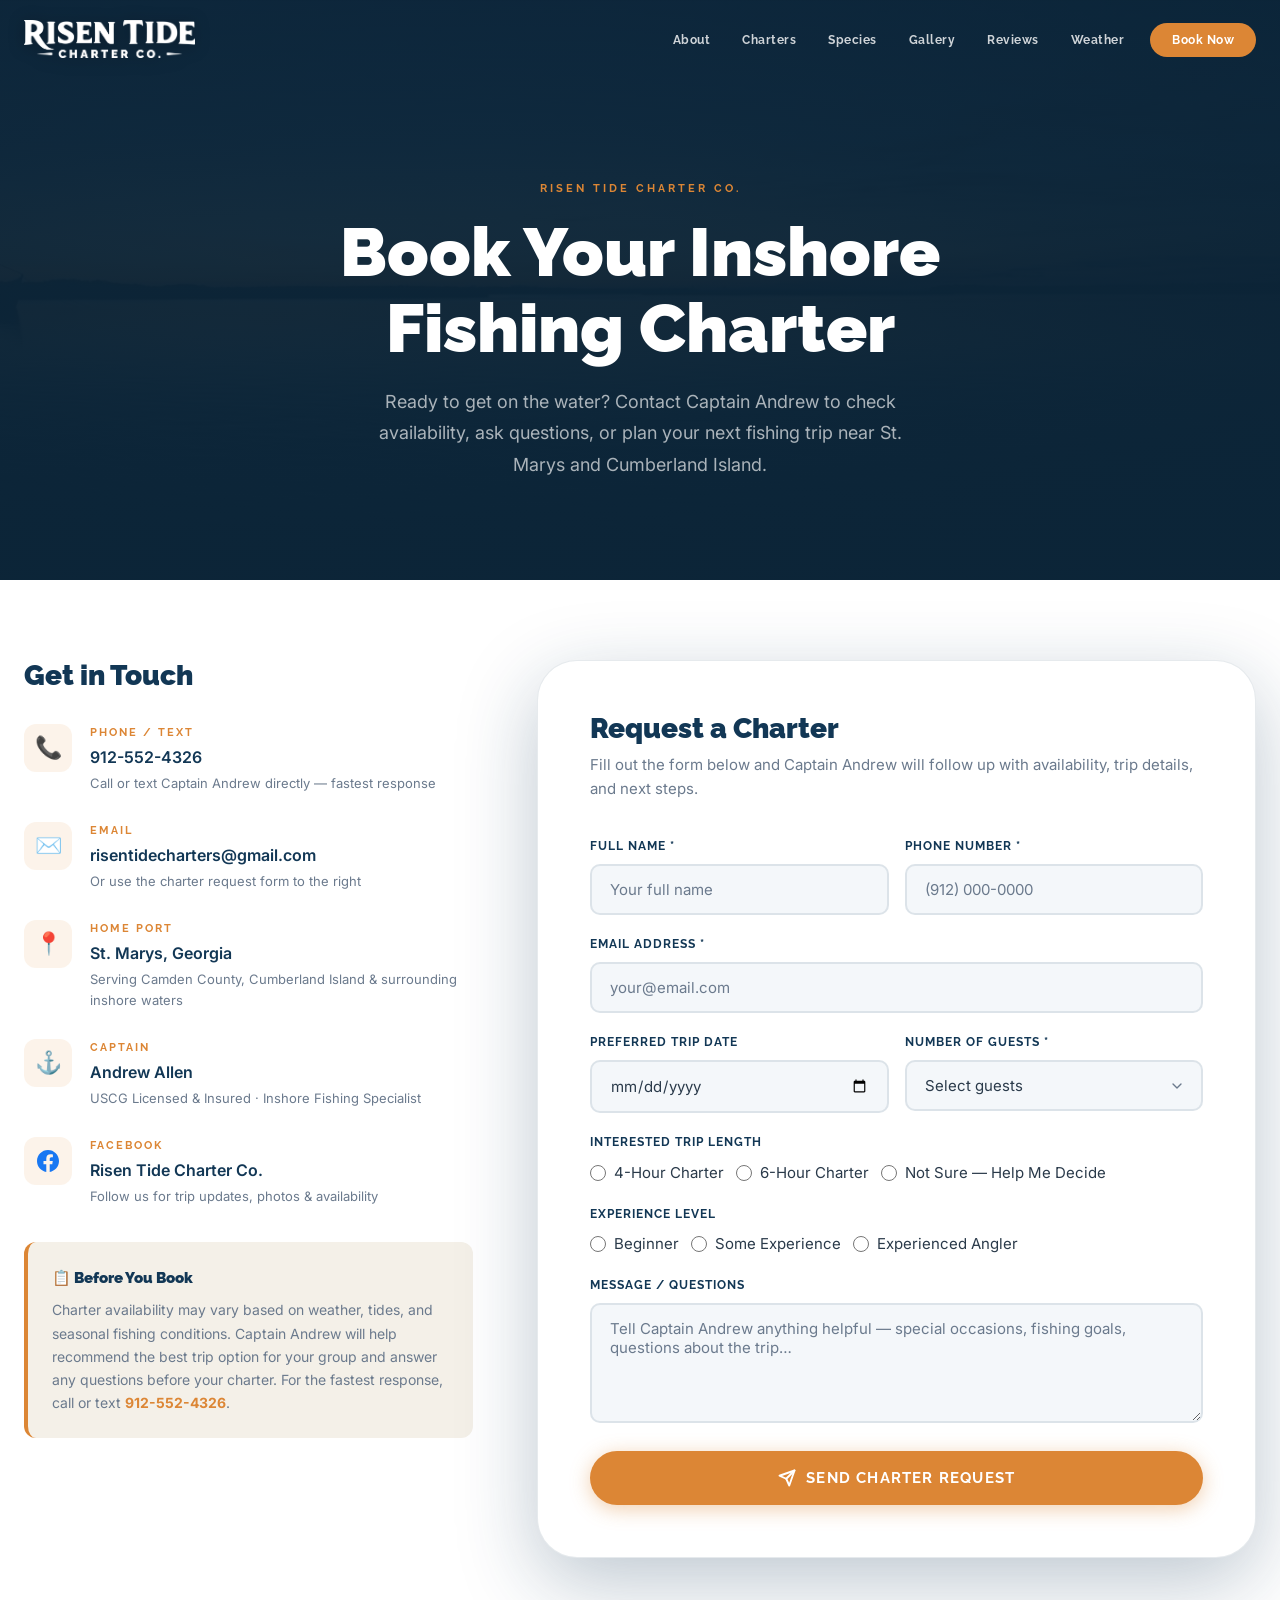
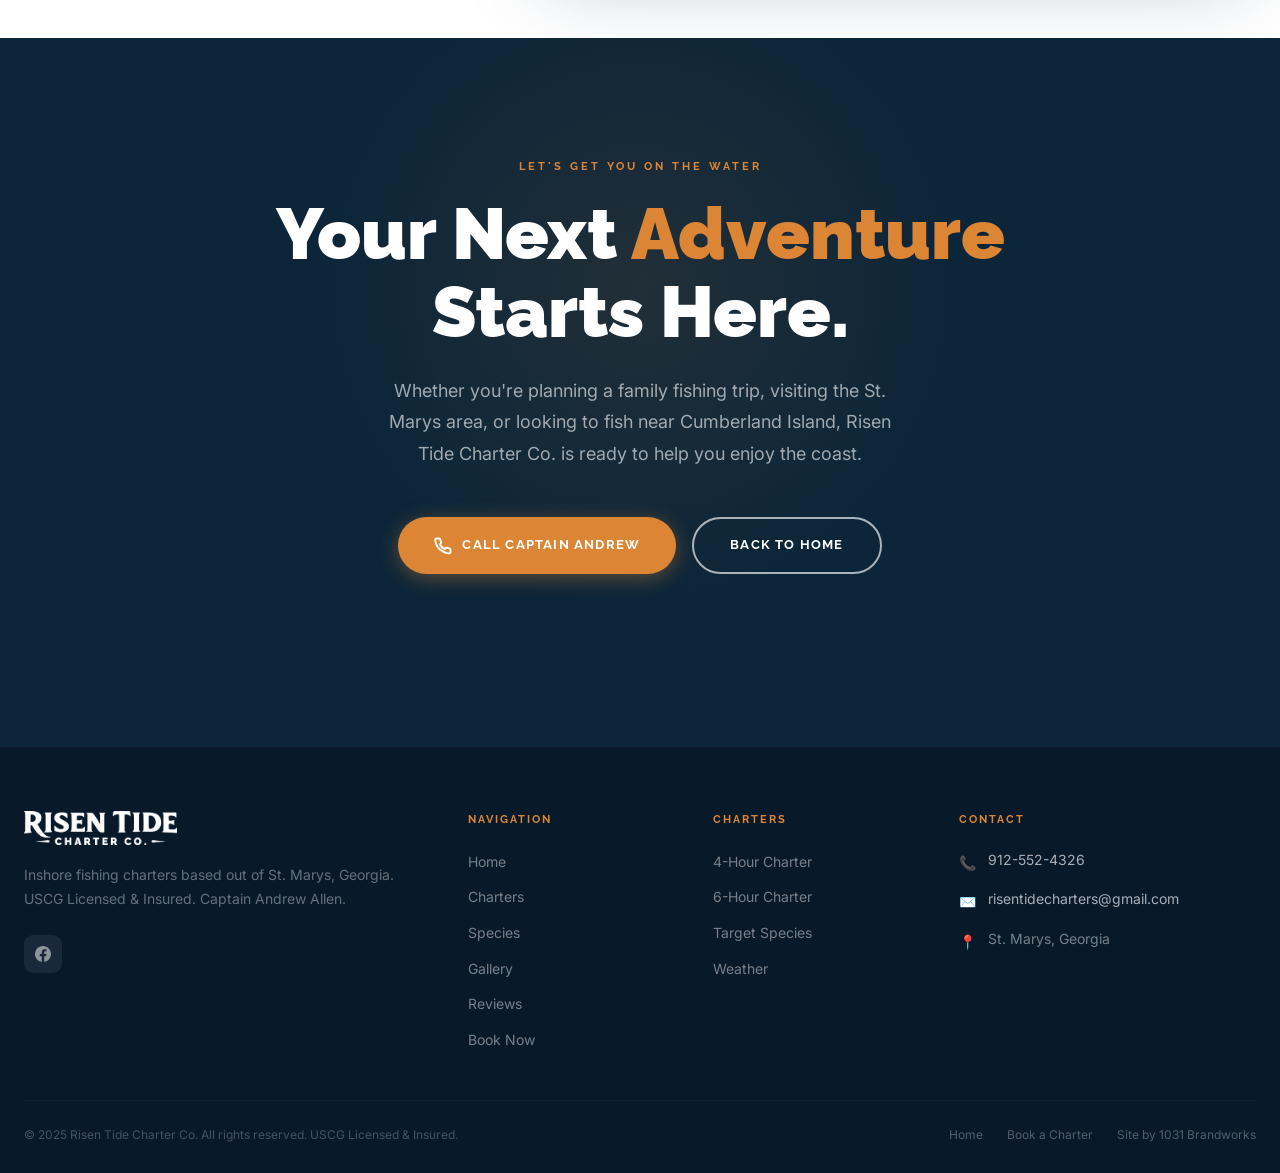
==== contact.html @ b642331a "Initial commit — Risen Tide Charter Co. website" ====
<!DOCTYPE html>
<html lang="en">
<head>
  <meta charset="UTF-8">
  <meta name="viewport" content="width=device-width, initial-scale=1.0">
  <meta name="description" content="Book your inshore fishing charter with Risen Tide Charter Co. Contact Captain Andrew Allen in St. Marys, Georgia. Call 912-552-4326 or fill out our charter request form.">
  <title>Book a Charter | Risen Tide Charter Co. — St. Marys, GA</title>
  <link rel="preconnect" href="https://fonts.googleapis.com">
  <link rel="preconnect" href="https://fonts.gstatic.com" crossorigin>
  <link href="https://fonts.googleapis.com/css2?family=Raleway:wght@400;600;700;900&family=Inter:wght@300;400;500;600&display=swap" rel="stylesheet">
  <link rel="stylesheet" href="css/style.css">
  <link rel="icon" href="../Logo-Branding/Final Logo/Full Logo.png" type="image/png">
</head>
<body>

  <!-- ========== NAVIGATION ========== -->
  <nav class="nav nav--scrolled" id="nav">
    <div class="nav__container">
      <a href="index.html" class="nav__logo">
        <img src="images/logo.png" alt="Risen Tide Charter Co." class="nav__logo-img">
      </a>
      <button class="nav__hamburger" id="hamburger" aria-label="Toggle navigation">
        <span></span><span></span><span></span>
      </button>
      <ul class="nav__links" id="navLinks">
        <li><a href="index.html#about"    class="nav__link">About</a></li>
        <li><a href="index.html#charters" class="nav__link">Charters</a></li>
        <li><a href="index.html#species"  class="nav__link">Species</a></li>
        <li><a href="index.html#gallery"  class="nav__link">Gallery</a></li>
        <li><a href="index.html#reviews"  class="nav__link">Reviews</a></li>
        <li><a href="index.html#weather"  class="nav__link">Weather</a></li>
        <li><a href="contact.html" class="nav__link nav__link--cta">Book Now</a></li>
      </ul>
    </div>
  </nav>

  <!-- ========== CONTACT HERO ========== -->
  <section class="contact-hero">
    <div class="contact-hero__bg" style="background-image:url('images/image-hero.jfif')"></div>
    <div class="contact-hero__overlay"></div>
    <div class="container contact-hero__content">
      <span class="contact-hero__label">Risen Tide Charter Co.</span>
      <h1 class="contact-hero__title">Book Your Inshore<br>Fishing Charter</h1>
      <p class="contact-hero__desc">
        Ready to get on the water? Contact Captain Andrew to check availability,
        ask questions, or plan your next fishing trip near St. Marys and Cumberland Island.
      </p>
    </div>
  </section>

  <!-- ========== CONTACT BODY ========== -->
  <section class="contact-body section">
    <div class="container">
      <div class="contact-body__grid">

        <!-- Contact Info -->
        <div class="reveal--left">
          <h2 class="contact-info__title">Get in Touch</h2>

          <div class="contact-info-item">
            <div class="contact-info-item__icon">📞</div>
            <div>
              <div class="contact-info-item__label">Phone / Text</div>
              <div class="contact-info-item__val"><a href="tel:9125524326">912-552-4326</a></div>
              <div class="contact-info-item__sub">Call or text Captain Andrew directly — fastest response</div>
            </div>
          </div>

          <div class="contact-info-item">
            <div class="contact-info-item__icon">✉️</div>
            <div>
              <div class="contact-info-item__label">Email</div>
              <div class="contact-info-item__val"><a href="mailto:risentidecharters@gmail.com">risentidecharters@gmail.com</a></div>
              <div class="contact-info-item__sub">Or use the charter request form to the right</div>
            </div>
          </div>

          <div class="contact-info-item">
            <div class="contact-info-item__icon">📍</div>
            <div>
              <div class="contact-info-item__label">Home Port</div>
              <div class="contact-info-item__val">St. Marys, Georgia</div>
              <div class="contact-info-item__sub">Serving Camden County, Cumberland Island &amp; surrounding inshore waters</div>
            </div>
          </div>

          <div class="contact-info-item">
            <div class="contact-info-item__icon">⚓</div>
            <div>
              <div class="contact-info-item__label">Captain</div>
              <div class="contact-info-item__val">Andrew Allen</div>
              <div class="contact-info-item__sub">USCG Licensed &amp; Insured · Inshore Fishing Specialist</div>
            </div>
          </div>

          <div class="contact-info-item">
            <div class="contact-info-item__icon">
              <svg width="22" height="22" viewBox="0 0 24 24" fill="#1877F2"><path d="M24 12.073c0-6.627-5.373-12-12-12s-12 5.373-12 12c0 5.99 4.388 10.954 10.125 11.854v-8.385H7.078v-3.47h3.047V9.43c0-3.007 1.792-4.669 4.533-4.669 1.312 0 2.686.235 2.686.235v2.953H15.83c-1.491 0-1.956.925-1.956 1.874v2.25h3.328l-.532 3.47h-2.796v8.385C19.612 23.027 24 18.062 24 12.073z"/></svg>
            </div>
            <div>
              <div class="contact-info-item__label">Facebook</div>
              <div class="contact-info-item__val"><a href="https://www.facebook.com/profile.php?id=61587216695819" target="_blank" rel="noopener">Risen Tide Charter Co.</a></div>
              <div class="contact-info-item__sub">Follow us for trip updates, photos &amp; availability</div>
            </div>
          </div>

          <div class="contact-note">
            <div class="contact-note__title">📋 Before You Book</div>
            <p class="contact-note__text">
              Charter availability may vary based on weather, tides, and seasonal fishing conditions.
              Captain Andrew will help recommend the best trip option for your group and answer any
              questions before your charter. For the fastest response, call or text
              <a href="tel:9125524326" style="color:var(--orange);font-weight:700;">912-552-4326</a>.
            </p>
          </div>
        </div>

        <!-- Charter Request Form -->
        <div class="contact-form-wrap reveal--right">
          <h2 class="contact-form-wrap__title">Request a Charter</h2>
          <p class="contact-form-wrap__desc">
            Fill out the form below and Captain Andrew will follow up with availability, trip details, and next steps.
          </p>

          <form class="form" id="charterForm" action="mailto:risentidecharters@gmail.com" method="POST" enctype="text/plain">
            <div class="form__row">
              <div class="form__group">
                <label class="form__label" for="name">Full Name *</label>
                <input class="form__input" type="text" id="name" name="name" placeholder="Your full name" required>
              </div>
              <div class="form__group">
                <label class="form__label" for="phone">Phone Number *</label>
                <input class="form__input" type="tel" id="phone" name="phone" placeholder="(912) 000-0000" required>
              </div>
            </div>

            <div class="form__group">
              <label class="form__label" for="email">Email Address *</label>
              <input class="form__input" type="email" id="email" name="email" placeholder="your@email.com" required>
            </div>

            <div class="form__row">
              <div class="form__group">
                <label class="form__label" for="date">Preferred Trip Date</label>
                <input class="form__input" type="date" id="date" name="date">
              </div>
              <div class="form__group">
                <label class="form__label" for="guests">Number of Guests *</label>
                <select class="form__select" id="guests" name="guests" required>
                  <option value="" disabled selected>Select guests</option>
                  <option value="1">1 Guest</option>
                  <option value="2">2 Guests</option>
                  <option value="3">3 Guests</option>
                  <option value="4">4 Guests</option>
                  <option value="5">5 Guests</option>
                  <option value="6">6 Guests</option>
                </select>
              </div>
            </div>

            <div class="form__group">
              <label class="form__label">Interested Trip Length</label>
              <div class="form__radio-group">
                <label class="form__radio">
                  <input type="radio" name="tripLength" value="4-Hour" required>
                  <span class="form__radio-label">4-Hour Charter</span>
                </label>
                <label class="form__radio">
                  <input type="radio" name="tripLength" value="6-Hour">
                  <span class="form__radio-label">6-Hour Charter</span>
                </label>
                <label class="form__radio">
                  <input type="radio" name="tripLength" value="Not Sure">
                  <span class="form__radio-label">Not Sure — Help Me Decide</span>
                </label>
              </div>
            </div>

            <div class="form__group">
              <label class="form__label">Experience Level</label>
              <div class="form__radio-group">
                <label class="form__radio">
                  <input type="radio" name="experience" value="Beginner">
                  <span class="form__radio-label">Beginner</span>
                </label>
                <label class="form__radio">
                  <input type="radio" name="experience" value="Some Experience">
                  <span class="form__radio-label">Some Experience</span>
                </label>
                <label class="form__radio">
                  <input type="radio" name="experience" value="Experienced">
                  <span class="form__radio-label">Experienced Angler</span>
                </label>
              </div>
            </div>

            <div class="form__group">
              <label class="form__label" for="message">Message / Questions</label>
              <textarea class="form__textarea" id="message" name="message" placeholder="Tell Captain Andrew anything helpful — special occasions, fishing goals, questions about the trip…"></textarea>
            </div>

            <div class="form__submit">
              <button type="submit" class="btn btn--primary form__submit-btn">
                <svg width="18" height="18" viewBox="0 0 24 24" fill="none" stroke="currentColor" stroke-width="2.5" stroke-linecap="round" stroke-linejoin="round"><line x1="22" y1="2" x2="11" y2="13"/><polygon points="22 2 15 22 11 13 2 9 22 2"/></svg>
                Send Charter Request
              </button>
            </div>
          </form>

          <div class="form__success" id="formSuccess">
            <div class="form__success-icon">🎣</div>
            <h3 class="form__success-title">Charter Request Sent!</h3>
            <p class="form__success-text">
              Captain Andrew will be in touch shortly to confirm availability and details.
              For the fastest response, feel free to also call or text
              <a href="tel:9125524326" style="color:var(--orange);font-weight:700;">912-552-4326</a>.
            </p>
          </div>
        </div>
      </div>
    </div>
  </section>

  <!-- ========== CLOSING CTA ========== -->
  <section class="final-cta">
    <div class="final-cta__glow"></div>
    <div class="container" style="position:relative;z-index:2;">
      <span class="final-cta__label">Let's Get You on the Water</span>
      <h2 class="final-cta__title">
        Your Next <span>Adventure</span><br>Starts Here.
      </h2>
      <p class="final-cta__desc">
        Whether you're planning a family fishing trip, visiting the St. Marys area, or looking to fish
        near Cumberland Island, Risen Tide Charter Co. is ready to help you enjoy the coast.
      </p>
      <div class="final-cta__actions">
        <a href="tel:9125524326" class="btn btn--primary">
          <svg width="18" height="18" viewBox="0 0 24 24" fill="none" stroke="currentColor" stroke-width="2.5" stroke-linecap="round" stroke-linejoin="round"><path d="M22 16.92v3a2 2 0 0 1-2.18 2 19.79 19.79 0 0 1-8.63-3.07A19.5 19.5 0 0 1 4.69 13a19.79 19.79 0 0 1-3.07-8.67A2 2 0 0 1 3.6 2h3a2 2 0 0 1 2 1.72c.127.96.361 1.903.7 2.81a2 2 0 0 1-.45 2.11L7.91 9.91a16 16 0 0 0 6.29 6.29l1.28-1.28a2 2 0 0 1 2.11-.45c.907.339 1.85.573 2.81.7A2 2 0 0 1 22 16.92z"/></svg>
          Call Captain Andrew
        </a>
        <a href="index.html" class="btn btn--outline">Back to Home</a>
      </div>
    </div>
  </section>

  <!-- ========== FOOTER ========== -->
  <footer class="footer">
    <div class="container">
      <div class="footer__grid">
        <div>
          <div class="footer__logo">
            <img src="images/logo.png" alt="Risen Tide Charter Co.">
          </div>
          <p class="footer__desc">
            Inshore fishing charters based out of St. Marys, Georgia. USCG Licensed &amp; Insured.
            Captain Andrew Allen.
          </p>
          <div class="footer__social">
            <a href="https://www.facebook.com/profile.php?id=61587216695819" target="_blank" rel="noopener" class="footer__social-link" aria-label="Facebook">
              <svg width="16" height="16" viewBox="0 0 24 24" fill="currentColor"><path d="M24 12.073c0-6.627-5.373-12-12-12s-12 5.373-12 12c0 5.99 4.388 10.954 10.125 11.854v-8.385H7.078v-3.47h3.047V9.43c0-3.007 1.792-4.669 4.533-4.669 1.312 0 2.686.235 2.686.235v2.953H15.83c-1.491 0-1.956.925-1.956 1.874v2.25h3.328l-.532 3.47h-2.796v8.385C19.612 23.027 24 18.062 24 12.073z"/></svg>
            </a>
          </div>
        </div>
        <div>
          <div class="footer__col-title">Navigation</div>
          <ul class="footer__links">
            <li><a href="index.html"         class="footer__link">Home</a></li>
            <li><a href="index.html#charters" class="footer__link">Charters</a></li>
            <li><a href="index.html#species"  class="footer__link">Species</a></li>
            <li><a href="index.html#gallery"  class="footer__link">Gallery</a></li>
            <li><a href="index.html#reviews"  class="footer__link">Reviews</a></li>
            <li><a href="contact.html"        class="footer__link">Book Now</a></li>
          </ul>
        </div>
        <div>
          <div class="footer__col-title">Charters</div>
          <ul class="footer__links">
            <li><a href="contact.html" class="footer__link">4-Hour Charter</a></li>
            <li><a href="contact.html" class="footer__link">6-Hour Charter</a></li>
            <li><a href="index.html#species" class="footer__link">Target Species</a></li>
            <li><a href="index.html#weather" class="footer__link">Weather</a></li>
          </ul>
        </div>
        <div>
          <div class="footer__col-title">Contact</div>
          <div class="footer__contact-item">
            <span class="footer__contact-icon">📞</span>
            <div class="footer__contact-text"><a href="tel:9125524326">912-552-4326</a></div>
          </div>
          <div class="footer__contact-item">
            <span class="footer__contact-icon">✉️</span>
            <div class="footer__contact-text"><a href="mailto:risentidecharters@gmail.com">risentidecharters@gmail.com</a></div>
          </div>
          <div class="footer__contact-item">
            <span class="footer__contact-icon">📍</span>
            <div class="footer__contact-text">St. Marys, Georgia</div>
          </div>
        </div>
      </div>
      <div class="footer__bottom">
        <p class="footer__copy">&copy; 2025 Risen Tide Charter Co. All rights reserved. USCG Licensed &amp; Insured.</p>
        <div class="footer__bottom-links">
          <a href="index.html"   class="footer__bottom-link">Home</a>
          <a href="contact.html" class="footer__bottom-link">Book a Charter</a>
          <a href="https://1031brandworks.com" target="_blank" rel="noopener" class="footer__bottom-link">Site by 1031 Brandworks</a>
        </div>
      </div>
    </div>
  </footer>

  <!-- Floating CTA -->
  <div class="floating-cta" id="floatingCta">
    <a href="tel:9125524326" class="floating-cta__btn">
      <svg width="16" height="16" viewBox="0 0 24 24" fill="none" stroke="currentColor" stroke-width="2.5" stroke-linecap="round" stroke-linejoin="round"><path d="M22 16.92v3a2 2 0 0 1-2.18 2 19.79 19.79 0 0 1-8.63-3.07A19.5 19.5 0 0 1 4.69 13a19.79 19.79 0 0 1-3.07-8.67A2 2 0 0 1 3.6 2h3a2 2 0 0 1 2 1.72c.127.96.361 1.903.7 2.81a2 2 0 0 1-.45 2.11L7.91 9.91a16 16 0 0 0 6.29 6.29l1.28-1.28a2 2 0 0 1 2.11-.45c.907.339 1.85.573 2.81.7A2 2 0 0 1 22 16.92z"/></svg>
      Call Captain Andrew
    </a>
  </div>

  <script src="js/main.js"></script>
</body>
</html>
---- css/style.css ----
/* ================================================
   RISEN TIDE CHARTER CO. — Main Stylesheet
   Brand: Tide Navy #123755 | Sunrise Orange #DC8635
   ================================================ */

/* === RESET & BASE === */
*, *::before, *::after { box-sizing: border-box; margin: 0; padding: 0; }
html { scroll-behavior: smooth; font-size: 16px; }
body { font-family: var(--font-body); color: var(--text); background: var(--white); overflow-x: hidden; line-height: 1.6; }
img { max-width: 100%; height: auto; display: block; }
a { text-decoration: none; color: inherit; }
ul { list-style: none; }
button { cursor: pointer; border: none; background: none; font-family: inherit; }

/* === CSS VARIABLES === */
:root {
  --navy:        #123755;
  --navy-dark:   #0c2538;
  --navy-mid:    #1a4a6e;
  --orange:      #DC8635;
  --orange-deep: #c4721e;
  --white:       #ffffff;
  --cream:       #f4f0e8;
  --gray:        #6b7a8d;
  --gray-light:  #f4f7fa;
  --text:        #2a3a4a;
  --border:      rgba(18,55,85,.1);

  --font-heading: 'Raleway', sans-serif;
  --font-body:    'Inter', sans-serif;

  --max-w:    1280px;
  --pad-x:    24px;
  --radius:   12px;
  --radius-lg: 24px;
  --radius-xl: 40px;

  --shadow:       0 4px 24px rgba(18,55,85,.1);
  --shadow-hover: 0 14px 52px rgba(18,55,85,.2);
  --shadow-hard:  0 24px 80px rgba(18,55,85,.28);

  --ease: cubic-bezier(.25,.46,.45,.94);
  --trans: all .35s var(--ease);
}

/* === TYPOGRAPHY === */
h1,h2,h3,h4,h5 { font-family: var(--font-heading); font-weight: 900; line-height: 1.12; color: var(--navy); }
h2 { font-size: clamp(32px,5vw,52px); }
h3 { font-size: clamp(22px,3vw,32px); }
h4 { font-size: clamp(18px,2.5vw,24px); }
p  { color: var(--text); }

/* === LAYOUT === */
.container { width: 100%; max-width: var(--max-w); margin: 0 auto; padding: 0 var(--pad-x); }
.section { padding: 100px 0; }
.section--alt  { background: var(--cream); }
.section--dark { background: var(--navy-dark); }
.section--dark h2,.section--dark h3,.section--dark h4 { color: var(--white); }
.section--dark p { color: rgba(255,255,255,.75); }

.section__header { text-align: center; margin-bottom: 64px; }
.section__label {
  display: block; font-family: var(--font-heading); font-weight: 700;
  font-size: 11px; letter-spacing: 3px; text-transform: uppercase;
  color: var(--orange); margin-bottom: 14px;
}
.section__title { margin-bottom: 18px; }
.section__desc {
  font-size: 18px; color: var(--gray); max-width: 580px;
  margin: 0 auto; line-height: 1.75;
}

/* === BUTTONS === */
.btn {
  display: inline-flex; align-items: center; gap: 10px;
  padding: 16px 36px; border-radius: 50px;
  font-family: var(--font-heading); font-weight: 700;
  font-size: 13px; letter-spacing: 1.2px; text-transform: uppercase;
  transition: var(--trans); position: relative; overflow: hidden;
  white-space: nowrap;
}
.btn::after {
  content: ''; position: absolute; inset: 0;
  background: linear-gradient(90deg,transparent,rgba(255,255,255,.18),transparent);
  transform: translateX(-100%); transition: transform .55s ease;
}
.btn:hover::after { transform: translateX(100%); }

.btn--primary { background: var(--orange); color: #fff; box-shadow: 0 4px 20px rgba(220,134,53,.4); }
.btn--primary:hover { background: var(--orange-deep); transform: translateY(-2px); box-shadow: 0 8px 36px rgba(220,134,53,.5); }

.btn--navy { background: var(--navy); color: #fff; box-shadow: var(--shadow); }
.btn--navy:hover { background: var(--navy-mid); transform: translateY(-2px); box-shadow: var(--shadow-hover); }

.btn--outline { background: transparent; color: #fff; border: 2px solid rgba(255,255,255,.65); }
.btn--outline:hover { background: rgba(255,255,255,.12); border-color: #fff; }

.btn--outline-navy { background: transparent; color: var(--navy); border: 2px solid var(--navy); }
.btn--outline-navy:hover { background: var(--navy); color: #fff; }

.btn--outline-orange { background: transparent; color: var(--orange); border: 2px solid var(--orange); }
.btn--outline-orange:hover { background: var(--orange); color: #fff; }

/* === NAVIGATION === */
.nav {
  position: fixed; top: 0; left: 0; right: 0; z-index: 1000;
  padding: 20px 0; transition: var(--trans);
}
.nav--scrolled {
  background: rgba(12,37,56,.96); backdrop-filter: blur(16px);
  padding: 12px 0; box-shadow: 0 4px 32px rgba(0,0,0,.35);
}
.nav__container {
  display: flex; align-items: center; justify-content: space-between;
  max-width: var(--max-w); margin: 0 auto; padding: 0 var(--pad-x);
}
.nav__logo-img { height: 38px; width: auto; filter: drop-shadow(0 2px 8px rgba(0,0,0,.3)); }
.nav__links { display: flex; align-items: center; gap: 4px; }
.nav__link {
  font-family: var(--font-heading); font-weight: 700; font-size: 12px;
  letter-spacing: .5px; color: rgba(255,255,255,.8);
  padding: 8px 14px; border-radius: 8px; transition: var(--trans);
}
.nav__link:hover { color: var(--orange); background: rgba(255,255,255,.06); }
.nav__link--cta {
  background: var(--orange); color: #fff !important;
  padding: 10px 22px; border-radius: 50px; margin-left: 8px;
}
.nav__link--cta:hover { background: var(--orange-deep); transform: translateY(-1px); }
.nav__hamburger { display: none; flex-direction: column; gap: 5px; padding: 4px; }
.nav__hamburger span { display: block; width: 24px; height: 2px; background: #fff; border-radius: 2px; transition: var(--trans); }
.nav__hamburger.is-open span:nth-child(1) { transform: rotate(45deg) translate(5px,5px); }
.nav__hamburger.is-open span:nth-child(2) { opacity: 0; transform: translateX(-8px); }
.nav__hamburger.is-open span:nth-child(3) { transform: rotate(-45deg) translate(5px,-5px); }

/* === HERO === */
.hero {
  position: relative; height: 100vh; min-height: 700px;
  display: flex; align-items: center; overflow: hidden;
}
.hero__bg {
  position: absolute; inset: 0;
  background-size: cover; background-position: center;
  animation: heroZoom 22s ease-in-out infinite alternate;
}
@keyframes heroZoom { 0% { transform: scale(1.0); } 100% { transform: scale(1.08); } }
.hero__overlay {
  position: absolute; inset: 0;
  background: linear-gradient(160deg, rgba(12,37,56,.45) 0%, rgba(12,37,56,.72) 45%, rgba(12,37,56,.92) 100%);
}
.hero__particles { position: absolute; inset: 0; pointer-events: none; }
.hero__content {
  position: relative; z-index: 2; width: 100%;
  max-width: var(--max-w); margin: 0 auto;
  padding: 0 var(--pad-x); padding-top: 90px; padding-bottom: 100px;
}
.hero__badge {
  display: inline-flex; align-items: center; gap: 10px;
  background: rgba(220,134,53,.18); border: 1px solid rgba(220,134,53,.4);
  color: var(--orange); font-family: var(--font-heading); font-weight: 700;
  font-size: 10px; letter-spacing: 3px; text-transform: uppercase;
  padding: 8px 20px; border-radius: 50px; margin-bottom: 28px;
  animation: fadeInUp .8s ease both;
}
.hero__badge-dot { width: 6px; height: 6px; background: var(--orange); border-radius: 50%; animation: dotPulse 2s ease infinite; }
@keyframes dotPulse { 0%,100%{opacity:1;transform:scale(1)} 50%{opacity:.5;transform:scale(1.4)} }
.hero__title {
  font-family: var(--font-heading); font-weight: 900;
  font-size: clamp(44px,7.5vw,96px); line-height: 1.02;
  color: #fff; margin-bottom: 20px;
  text-shadow: 0 4px 32px rgba(0,0,0,.25);
  animation: fadeInUp .8s ease .08s both;
}
.hero__title-accent { display: block; color: var(--orange); }
.hero__subtitle {
  font-size: clamp(16px,2vw,20px); color: rgba(255,255,255,.78);
  max-width: 580px; line-height: 1.75; margin-bottom: 44px;
  animation: fadeInUp .8s ease .16s both;
}
.hero__actions { display: flex; gap: 16px; flex-wrap: wrap; margin-bottom: 72px; animation: fadeInUp .8s ease .24s both; }
.hero__stats { display: flex; gap: 0; animation: fadeInUp .8s ease .34s both; }
.hero__stat { display: flex; flex-direction: column; padding: 0 32px; border-left: 1px solid rgba(255,255,255,.15); }
.hero__stat:first-child { padding-left: 0; border-left: none; }
.hero__stat-val { font-family: var(--font-heading); font-weight: 900; font-size: 24px; color: var(--orange); line-height: 1; margin-bottom: 4px; }
.hero__stat-lbl { font-size: 11px; color: rgba(255,255,255,.55); text-transform: uppercase; letter-spacing: 1px; font-family: var(--font-heading); font-weight: 600; }
.hero__wave { position: absolute; bottom: -2px; left: 0; right: 0; z-index: 3; }
.hero__wave svg { display: block; width: 100%; height: auto; }
.hero__scroll {
  position: absolute; bottom: 100px; right: 48px; z-index: 3;
  display: flex; flex-direction: column; align-items: center; gap: 10px;
  color: rgba(255,255,255,.45); font-size: 10px; font-family: var(--font-heading);
  font-weight: 700; letter-spacing: 2.5px; text-transform: uppercase;
  animation: fadeInUp 1s ease .9s both;
}
.hero__scroll-line { width: 1px; height: 52px; background: linear-gradient(to bottom, rgba(255,255,255,.4), transparent); animation: scrollPulse 2.2s ease infinite; }
@keyframes scrollPulse { 0%,100%{opacity:1;transform:scaleY(1)} 50%{opacity:.4;transform:scaleY(.6)} }

/* === SCROLL REVEAL === */
.reveal { opacity: 0; transform: translateY(36px); transition: opacity .7s var(--ease), transform .7s var(--ease); }
.reveal.is-visible { opacity: 1; transform: none; }
.reveal--left  { opacity: 0; transform: translateX(-36px); transition: opacity .7s var(--ease), transform .7s var(--ease); }
.reveal--right { opacity: 0; transform: translateX(36px);  transition: opacity .7s var(--ease), transform .7s var(--ease); }
.reveal--left.is-visible,.reveal--right.is-visible { opacity: 1; transform: none; }
.reveal--delay-1 { transition-delay: .1s; }
.reveal--delay-2 { transition-delay: .2s; }
.reveal--delay-3 { transition-delay: .3s; }
.reveal--delay-4 { transition-delay: .42s; }
.reveal--delay-5 { transition-delay: .54s; }

/* === INTRO SECTION === */
.intro { padding: 100px 0; }
.intro__grid { display: grid; grid-template-columns: 1fr 1fr; gap: 80px; align-items: center; }
.intro__label { display: block; font-family: var(--font-heading); font-weight: 700; font-size: 11px; letter-spacing: 3px; text-transform: uppercase; color: var(--orange); margin-bottom: 16px; }
.intro__title { font-size: clamp(28px,4vw,46px); margin-bottom: 24px; }
.intro__text { font-size: 17px; line-height: 1.8; color: var(--gray); margin-bottom: 18px; }
.intro__divider { width: 56px; height: 3px; background: var(--orange); border-radius: 2px; margin: 28px 0; }
.intro__cta { display: flex; gap: 14px; flex-wrap: wrap; }
.intro__badges { display: grid; grid-template-columns: 1fr 1fr; gap: 16px; }

.badge-card {
  background: #fff; border: 1px solid var(--border); border-radius: var(--radius);
  padding: 28px 24px; text-align: left; box-shadow: var(--shadow);
  transition: var(--trans); position: relative; overflow: hidden;
}
.badge-card::after { content: ''; position: absolute; bottom: 0; left: 0; right: 0; height: 3px; background: var(--orange); transform: scaleX(0); transition: var(--trans); }
.badge-card:hover { transform: translateY(-5px); box-shadow: var(--shadow-hover); }
.badge-card:hover::after { transform: scaleX(1); }
.badge-card__title { font-family: var(--font-heading); font-weight: 900; font-size: 15px; color: var(--navy); margin-bottom: 10px; text-transform: uppercase; letter-spacing: .5px; border-bottom: 2px solid var(--border); padding-bottom: 10px; }
.badge-card__desc { font-size: 14px; color: var(--gray); line-height: 1.65; }

/* === CHARTER CARDS === */
.charters { background: var(--gray-light); padding: 100px 0; }
.charter-grid { display: grid; grid-template-columns: 1fr 1fr; gap: 28px; max-width: 920px; margin: 0 auto; }
.charter-card { background: #fff; border-radius: var(--radius-lg); overflow: hidden; box-shadow: var(--shadow); transition: var(--trans); position: relative; }
.charter-card:hover { transform: translateY(-8px); box-shadow: var(--shadow-hover); }
.charter-card--featured { border: 2px solid var(--orange); }
.charter-card__tag {
  position: absolute; top: 20px; right: 20px;
  background: var(--orange); color: #fff;
  font-family: var(--font-heading); font-weight: 700; font-size: 10px; letter-spacing: 1.5px;
  text-transform: uppercase; padding: 6px 14px; border-radius: 50px; z-index: 2;
}
.charter-card__img { height: 220px; overflow: hidden; position: relative; }
.charter-card__img img { width: 100%; height: 100%; object-fit: cover; transition: transform .6s ease; }
.charter-card:hover .charter-card__img img { transform: scale(1.07); }
.charter-card__img-overlay { position: absolute; inset: 0; background: linear-gradient(to top, rgba(12,37,56,.6), transparent 60%); }
.charter-card__body { padding: 32px; }
.charter-card__duration {
  display: inline-flex; align-items: center; gap: 8px;
  background: rgba(18,55,85,.07); color: var(--navy);
  font-family: var(--font-heading); font-weight: 700; font-size: 12px;
  padding: 6px 16px; border-radius: 50px; margin-bottom: 14px;
}
.charter-card__title { font-size: 26px; margin-bottom: 12px; color: var(--navy); }
.charter-card__desc { font-size: 15px; color: var(--gray); line-height: 1.65; margin-bottom: 24px; }
.charter-card__tags { display: flex; flex-wrap: wrap; gap: 8px; margin-bottom: 28px; }
.tag { background: var(--cream); color: var(--navy); font-size: 12px; font-family: var(--font-heading); font-weight: 700; padding: 5px 14px; border-radius: 50px; border: 1px solid var(--border); }
.charter-card__btn { width: 100%; text-align: center; justify-content: center; }

/* === SPECIES === */
.species { background: var(--navy); padding: 100px 0; }
.species .section__desc { color: rgba(255,255,255,.65); }
.species__grid { display: grid; grid-template-columns: repeat(6,1fr); gap: 16px; margin-bottom: 40px; }
.species-card {
  background: rgba(255,255,255,.05); border: 1px solid rgba(255,255,255,.09);
  border-radius: var(--radius); padding: 32px 16px; text-align: center;
  transition: var(--trans); cursor: default;
}
.species-card:hover { background: rgba(220,134,53,.14); border-color: rgba(220,134,53,.5); transform: translateY(-6px); }
.species-card__name { font-family: var(--font-heading); font-weight: 900; font-size: 15px; color: #fff; margin-bottom: 10px; text-transform: uppercase; letter-spacing: .5px; border-bottom: 1px solid rgba(255,255,255,.12); padding-bottom: 10px; }
.species-card__desc { font-size: 12px; color: rgba(255,255,255,.6); line-height: 1.6; }
.species__note {
  max-width: 680px; margin: 0 auto; text-align: center;
  background: rgba(255,255,255,.05); border: 1px solid rgba(255,255,255,.1);
  border-radius: var(--radius); padding: 20px 32px;
}
.species__note p { font-size: 14px; color: rgba(255,255,255,.55); font-style: italic; }
.species__note span { color: var(--orange); font-style: normal; font-weight: 600; }

/* === EXPERIENCE CARDS === */
.experience { padding: 100px 0; background: #fff; }
.experience__grid { display: grid; grid-template-columns: repeat(3,1fr); gap: 28px; }
.exp-card {
  padding: 44px 32px; border-radius: var(--radius-lg);
  border: 1px solid var(--border); box-shadow: var(--shadow);
  transition: var(--trans); text-align: center; background: #fff;
}
.exp-card:hover { transform: translateY(-6px); box-shadow: var(--shadow-hover); border-color: rgba(220,134,53,.3); }
.exp-card__icon {
  width: 76px; height: 76px; background: rgba(220,134,53,.1);
  border-radius: 50%; display: flex; align-items: center; justify-content: center;
  font-size: 34px; margin: 0 auto 24px; transition: var(--trans);
}
.exp-card:hover .exp-card__icon { background: var(--orange); transform: scale(1.08); }
.exp-card__title { font-size: 20px; margin-bottom: 12px; color: var(--navy); }
.exp-card__desc { font-size: 15px; color: var(--gray); line-height: 1.65; }

/* === CAPTAIN === */
.captain { padding: 100px 0; background: var(--cream); }
.captain__grid { display: grid; grid-template-columns: 1fr 1.15fr; gap: 80px; align-items: center; }
.captain__img-wrap { position: relative; }
.captain__img { border-radius: var(--radius-lg); overflow: hidden; aspect-ratio: 4/5; box-shadow: var(--shadow-hard); }
.captain__img img { width: 100%; height: 100%; object-fit: cover; }
.captain__accent {
  position: absolute; bottom: -20px; right: -20px;
  background: var(--orange); border-radius: var(--radius);
  padding: 22px 24px; text-align: center; color: #fff;
  box-shadow: 0 12px 40px rgba(220,134,53,.45);
}
.captain__accent-val { font-family: var(--font-heading); font-weight: 900; font-size: 30px; line-height: 1; display: block; }
.captain__accent-lbl { font-family: var(--font-heading); font-weight: 700; font-size: 10px; letter-spacing: 1px; text-transform: uppercase; opacity: .85; }
.captain__label { display: block; font-family: var(--font-heading); font-weight: 700; font-size: 11px; letter-spacing: 3px; text-transform: uppercase; color: var(--orange); margin-bottom: 14px; }
.captain__title { font-size: clamp(28px,4vw,44px); margin-bottom: 8px; }
.captain__sub { font-family: var(--font-heading); font-weight: 700; font-size: 14px; color: var(--orange); margin-bottom: 24px; display: flex; align-items: center; gap: 8px; }
.captain__text { font-size: 17px; line-height: 1.8; color: var(--gray); margin-bottom: 16px; }
.captain__divider { width: 56px; height: 3px; background: var(--orange); border-radius: 2px; margin: 28px 0; }
.captain__certs { display: flex; gap: 10px; flex-wrap: wrap; margin-bottom: 32px; }
.cert-badge { display: flex; align-items: center; gap: 8px; background: #fff; border: 1px solid var(--border); border-radius: 8px; padding: 8px 16px; font-family: var(--font-heading); font-weight: 700; font-size: 13px; color: var(--navy); box-shadow: var(--shadow); }
.captain__cta { display: flex; gap: 14px; flex-wrap: wrap; }

/* === GALLERY === */
.gallery { background: var(--navy-dark); padding: 100px 0; }
.gallery__grid { display: grid; grid-template-columns: repeat(4,1fr); gap: 10px; }
.gallery__item { border-radius: 8px; overflow: hidden; cursor: zoom-in; position: relative; background: var(--navy); }
.gallery__item:nth-child(1) { grid-column: 1/3; grid-row: 1/3; }
.gallery__item:nth-child(4) { grid-column: 4; grid-row: 1/3; }
.gallery__item img { width: 100%; height: 100%; min-height: 180px; object-fit: cover; transition: transform .55s ease; }
.gallery__item:hover img { transform: scale(1.07); }
.gallery__overlay {
  position: absolute; inset: 0;
  background: rgba(12,37,56,0); display: flex; align-items: center; justify-content: center;
  transition: var(--trans);
}
.gallery__overlay-icon { color: #fff; font-size: 36px; opacity: 0; transform: scale(.7); transition: var(--trans); }
.gallery__item:hover .gallery__overlay { background: rgba(12,37,56,.52); }
.gallery__item:hover .gallery__overlay-icon { opacity: 1; transform: scale(1); }

/* === LIGHTBOX === */
.lightbox {
  position: fixed; inset: 0; z-index: 9999;
  background: rgba(0,0,0,.94); display: flex; align-items: center; justify-content: center;
  opacity: 0; visibility: hidden; transition: var(--trans);
}
.lightbox.is-open { opacity: 1; visibility: visible; }
.lightbox__img { max-width: 90vw; max-height: 86vh; object-fit: contain; border-radius: 8px; box-shadow: 0 32px 120px rgba(0,0,0,.8); transform: scale(.92); transition: transform .4s ease; }
.lightbox.is-open .lightbox__img { transform: scale(1); }
.lightbox__close { position: absolute; top: 24px; right: 24px; color: #fff; font-size: 28px; width: 48px; height: 48px; display: flex; align-items: center; justify-content: center; border-radius: 50%; background: rgba(255,255,255,.1); transition: var(--trans); cursor: pointer; }
.lightbox__close:hover { background: rgba(255,255,255,.22); }
.lightbox__prev,.lightbox__next { position: absolute; top: 50%; transform: translateY(-50%); color: #fff; font-size: 24px; width: 56px; height: 56px; display: flex; align-items: center; justify-content: center; border-radius: 50%; background: rgba(255,255,255,.1); transition: var(--trans); cursor: pointer; }
.lightbox__prev:hover,.lightbox__next:hover { background: rgba(255,255,255,.22); }
.lightbox__prev { left: 24px; }
.lightbox__next { right: 24px; }

/* === REVIEWS === */
.reviews { padding: 100px 0; background: #fff; }
.reviews-wrap { position: relative; }
.reviews-overflow { overflow: hidden; }
.reviews-track { display: flex; transition: transform .6s cubic-bezier(.25,.46,.45,.94); }
.review-card {
  flex: 0 0 calc(33.333% - 14px); margin: 0 7px;
  background: #fff; border: 1px solid var(--border);
  border-radius: var(--radius-lg); padding: 36px 32px;
  box-shadow: var(--shadow); transition: var(--trans);
}
.review-card:hover { transform: translateY(-5px); box-shadow: var(--shadow-hover); }
.review-card__head { display: flex; align-items: center; gap: 16px; margin-bottom: 18px; }
.review-card__avatar {
  width: 52px; height: 52px; border-radius: 50%; background: var(--navy);
  display: flex; align-items: center; justify-content: center;
  font-family: var(--font-heading); font-weight: 900; font-size: 20px; color: #fff; flex-shrink: 0;
}
.review-card__meta { flex: 1; }
.review-card__name { font-family: var(--font-heading); font-weight: 700; font-size: 16px; color: var(--navy); margin-bottom: 2px; }
.review-card__date { font-size: 12px; color: var(--gray); }
.review-card__fb { color: #1877F2; font-size: 22px; }
.review-card__stars { font-size: 16px; letter-spacing: 2px; margin-bottom: 16px; color: #FFB800; }
.review-card__quote { font-size: 52px; line-height: 0; vertical-align: -22px; color: var(--orange); margin-right: 2px; font-family: Georgia, serif; }
.review-card__text { font-size: 15px; color: var(--gray); line-height: 1.75; font-style: italic; }
.reviews-controls { display: flex; align-items: center; justify-content: center; gap: 16px; margin-top: 48px; }
.reviews-btn { width: 48px; height: 48px; border-radius: 50%; border: 2px solid var(--border); background: #fff; color: var(--navy); font-size: 18px; display: flex; align-items: center; justify-content: center; cursor: pointer; transition: var(--trans); }
.reviews-btn:hover { background: var(--navy); border-color: var(--navy); color: #fff; }
.reviews-dots { display: flex; gap: 8px; }
.reviews-dot { width: 8px; height: 8px; border-radius: 50%; background: var(--border); transition: var(--trans); cursor: pointer; }
.reviews-dot.is-active { background: var(--orange); width: 24px; border-radius: 4px; }
.reviews__fb-cta { text-align: center; margin-top: 40px; }

/* === WEATHER === */
.weather { background: var(--cream); padding: 100px 0; }
.weather__grid { display: grid; grid-template-columns: 1fr 1fr; gap: 48px; align-items: start; }
.weather-widget {
  background: var(--navy); border-radius: var(--radius-xl);
  padding: 48px; color: #fff; position: relative; overflow: hidden;
}
.weather-widget::before { content: ''; position: absolute; top: -80px; right: -80px; width: 260px; height: 260px; background: radial-gradient(circle, rgba(220,134,53,.15), transparent 70%); border-radius: 50%; }
.weather-widget::after  { content: ''; position: absolute; bottom: -60px; left: -60px; width: 200px; height: 200px; background: radial-gradient(circle, rgba(255,255,255,.04), transparent 70%); border-radius: 50%; }
.weather-widget__loc { display: flex; align-items: center; gap: 8px; font-family: var(--font-heading); font-weight: 700; font-size: 11px; letter-spacing: 2.5px; text-transform: uppercase; color: var(--orange); margin-bottom: 36px; position: relative; z-index: 1; }
.weather-widget__main { display: flex; align-items: center; gap: 24px; margin-bottom: 40px; position: relative; z-index: 1; }
.weather-widget__icon { font-size: 76px; line-height: 1; animation: weatherFloat 4s ease-in-out infinite; }
@keyframes weatherFloat { 0%,100%{transform:translateY(0)} 50%{transform:translateY(-10px)} }
.weather-widget__temps {}
.weather-widget__temp { font-family: var(--font-heading); font-weight: 900; font-size: 82px; line-height: .95; color: #fff; }
.weather-widget__temp sup { font-size: 32px; vertical-align: top; margin-top: 14px; display: inline-block; }
.weather-widget__cond { font-family: var(--font-heading); font-weight: 700; font-size: 20px; color: rgba(255,255,255,.8); margin-bottom: 4px; }
.weather-widget__feels { font-size: 13px; color: rgba(255,255,255,.45); }
.weather-widget__details { display: grid; grid-template-columns: repeat(3,1fr); gap: 12px; position: relative; z-index: 1; }
.weather-detail { background: rgba(255,255,255,.07); border-radius: 12px; padding: 16px; text-align: center; }
.weather-detail__icon { font-size: 22px; margin-bottom: 8px; display: block; }
.weather-detail__val { font-family: var(--font-heading); font-weight: 900; font-size: 18px; color: #fff; display: block; margin-bottom: 4px; }
.weather-detail__lbl { font-size: 10px; color: rgba(255,255,255,.45); text-transform: uppercase; letter-spacing: 1px; font-family: var(--font-heading); font-weight: 700; }
.weather-loading { text-align: center; padding: 60px 40px; }
.weather-loading__icon { font-size: 52px; animation: weatherFloat 2s ease-in-out infinite; margin-bottom: 16px; }
.weather-loading__text { font-family: var(--font-heading); font-weight: 600; font-size: 14px; color: rgba(255,255,255,.5); }
.weather-error { text-align: center; padding: 40px; }
.weather-error__text { font-size: 14px; color: rgba(255,255,255,.5); }
.weather__info { padding: 8px 0; }
.weather__info-title { font-size: clamp(24px,3vw,36px); margin-bottom: 20px; }
.weather__info-text { font-size: 17px; line-height: 1.8; color: var(--gray); margin-bottom: 32px; }
.weather-tips { display: flex; flex-direction: column; gap: 12px; }
.weather-tip { display: flex; align-items: flex-start; gap: 14px; padding: 18px; background: #fff; border-radius: 10px; border: 1px solid var(--border); box-shadow: var(--shadow); }
.weather-tip__icon { font-size: 22px; flex-shrink: 0; }
.weather-tip__text { font-size: 14px; color: var(--gray); line-height: 1.55; }
.weather-tip__text strong { color: var(--navy); font-family: var(--font-heading); font-weight: 700; display: block; margin-bottom: 2px; font-style: normal; font-size: 13px; }

/* === FINAL CTA === */
.final-cta {
  background: var(--navy-dark); padding: 120px 0; text-align: center;
  position: relative; overflow: hidden;
}
.final-cta__glow { position: absolute; top: -100px; left: 50%; transform: translateX(-50%); width: 700px; height: 700px; background: radial-gradient(circle, rgba(220,134,53,.1), transparent 65%); pointer-events: none; }
.final-cta__label { display: block; font-family: var(--font-heading); font-weight: 700; font-size: 11px; letter-spacing: 3px; text-transform: uppercase; color: var(--orange); margin-bottom: 20px; }
.final-cta__title { font-size: clamp(36px,6vw,72px); color: #fff; margin-bottom: 24px; line-height: 1.08; }
.final-cta__title span { color: var(--orange); }
.final-cta__desc { font-size: 18px; color: rgba(255,255,255,.6); max-width: 540px; margin: 0 auto 48px; line-height: 1.75; }
.final-cta__actions { display: flex; gap: 16px; justify-content: center; flex-wrap: wrap; margin-bottom: 52px; }
.final-cta__divider { width: 1px; height: 32px; background: rgba(255,255,255,.15); }
.final-cta__contact { display: flex; gap: 48px; justify-content: center; flex-wrap: wrap; }
.final-cta__contact-item { display: flex; align-items: center; gap: 10px; color: rgba(255,255,255,.55); font-size: 14px; font-family: var(--font-heading); font-weight: 600; }
.final-cta__contact-item a { color: rgba(255,255,255,.8); transition: var(--trans); }
.final-cta__contact-item a:hover { color: var(--orange); }

/* === FOOTER === */
.footer { background: #08192a; border-top: 1px solid rgba(255,255,255,.05); padding: 64px 0 28px; }
.footer__grid { display: grid; grid-template-columns: 2fr 1fr 1fr 1.5fr; gap: 48px; margin-bottom: 48px; }
.footer__logo { margin-bottom: 18px; }
.footer__logo img { height: 34px; }
.footer__desc { font-size: 14px; color: rgba(255,255,255,.38); line-height: 1.7; margin-bottom: 24px; }
.footer__social { display: flex; gap: 10px; }
.footer__social-link { width: 38px; height: 38px; border-radius: 9px; background: rgba(255,255,255,.07); display: flex; align-items: center; justify-content: center; color: rgba(255,255,255,.5); font-size: 15px; transition: var(--trans); }
.footer__social-link:hover { background: var(--orange); color: #fff; transform: translateY(-2px); }
.footer__col-title { font-family: var(--font-heading); font-weight: 700; font-size: 11px; letter-spacing: 2px; text-transform: uppercase; color: var(--orange); margin-bottom: 20px; }
.footer__links { display: flex; flex-direction: column; gap: 10px; }
.footer__link { font-size: 14px; color: rgba(255,255,255,.45); transition: var(--trans); }
.footer__link:hover { color: #fff; padding-left: 4px; }
.footer__contact-item { display: flex; gap: 12px; margin-bottom: 14px; align-items: flex-start; }
.footer__contact-icon { color: var(--orange); font-size: 14px; flex-shrink: 0; margin-top: 3px; }
.footer__contact-text { font-size: 14px; color: rgba(255,255,255,.45); line-height: 1.55; }
.footer__contact-text a { color: rgba(255,255,255,.65); transition: var(--trans); }
.footer__contact-text a:hover { color: var(--orange); }
.footer__bottom { border-top: 1px solid rgba(255,255,255,.05); padding-top: 24px; display: flex; justify-content: space-between; align-items: center; flex-wrap: wrap; gap: 12px; }
.footer__copy { font-size: 12px; color: rgba(255,255,255,.25); }
.footer__bottom-links { display: flex; gap: 24px; }
.footer__bottom-link { font-size: 12px; color: rgba(255,255,255,.3); transition: var(--trans); }
.footer__bottom-link:hover { color: rgba(255,255,255,.65); }

/* === FLOATING CTA === */
.floating-cta { position: fixed; bottom: 32px; right: 32px; z-index: 900; transform: translateY(120px); opacity: 0; transition: transform .45s ease, opacity .45s ease; }
.floating-cta.is-visible { transform: translateY(0); opacity: 1; }
.floating-cta__btn { display: flex; align-items: center; gap: 10px; background: var(--orange); color: #fff; font-family: var(--font-heading); font-weight: 700; font-size: 13px; letter-spacing: .5px; padding: 14px 24px; border-radius: 50px; box-shadow: 0 8px 36px rgba(220,134,53,.55); transition: var(--trans); }
.floating-cta__btn:hover { background: var(--orange-deep); transform: translateY(-3px); box-shadow: 0 14px 52px rgba(220,134,53,.65); }

/* === WAVE DIVIDERS === */
.wave-divider { line-height: 0; overflow: hidden; }
.wave-divider svg { display: block; width: 100%; }

/* === ANIMATIONS === */
@keyframes fadeInUp { from { opacity:0; transform:translateY(28px); } to { opacity:1; transform:none; } }
@keyframes fadeIn   { from { opacity:0; } to { opacity:1; } }

/* ===  CONTACT PAGE === */
.contact-hero { position: relative; padding: 180px 0 100px; background: var(--navy-dark); text-align: center; overflow: hidden; }
.contact-hero__bg { position: absolute; inset: 0; background-size: cover; background-position: center; opacity: .2; }
.contact-hero__overlay { position: absolute; inset: 0; background: linear-gradient(to bottom, rgba(12,37,56,.7), rgba(12,37,56,.95)); }
.contact-hero__content { position: relative; z-index: 2; }
.contact-hero__label { display: block; font-family: var(--font-heading); font-weight: 700; font-size: 11px; letter-spacing: 3px; text-transform: uppercase; color: var(--orange); margin-bottom: 16px; }
.contact-hero__title { font-size: clamp(36px,6vw,68px); color: #fff; margin-bottom: 20px; }
.contact-hero__desc { font-size: 18px; color: rgba(255,255,255,.65); max-width: 540px; margin: 0 auto; line-height: 1.75; }
.contact-body { padding: 80px 0; }
.contact-body__grid { display: grid; grid-template-columns: 1fr 1.6fr; gap: 64px; align-items: start; }
.contact-info { }
.contact-info__title { font-size: 28px; margin-bottom: 32px; }
.contact-info-item { display: flex; gap: 18px; margin-bottom: 28px; align-items: flex-start; }
.contact-info-item__icon { width: 48px; height: 48px; background: rgba(220,134,53,.1); border-radius: 12px; display: flex; align-items: center; justify-content: center; font-size: 22px; flex-shrink: 0; }
.contact-info-item__label { font-family: var(--font-heading); font-weight: 700; font-size: 11px; letter-spacing: 2px; text-transform: uppercase; color: var(--orange); margin-bottom: 4px; }
.contact-info-item__val { font-size: 16px; color: var(--navy); font-weight: 600; }
.contact-info-item__val a { color: var(--navy); transition: var(--trans); }
.contact-info-item__val a:hover { color: var(--orange); }
.contact-info-item__sub { font-size: 13px; color: var(--gray); margin-top: 2px; }
.contact-note { margin-top: 36px; padding: 24px; background: var(--cream); border-radius: var(--radius); border-left: 4px solid var(--orange); }
.contact-note__title { font-family: var(--font-heading); font-weight: 900; font-size: 15px; color: var(--navy); margin-bottom: 8px; }
.contact-note__text { font-size: 14px; color: var(--gray); line-height: 1.65; }
.contact-form-wrap { background: #fff; border-radius: var(--radius-xl); padding: 52px; box-shadow: var(--shadow-hard); border: 1px solid var(--border); }
.contact-form-wrap__title { font-size: 28px; margin-bottom: 8px; }
.contact-form-wrap__desc { font-size: 15px; color: var(--gray); margin-bottom: 36px; }
.form { display: flex; flex-direction: column; gap: 20px; }
.form__row { display: grid; grid-template-columns: 1fr 1fr; gap: 16px; }
.form__group { display: flex; flex-direction: column; gap: 8px; }
.form__label { font-family: var(--font-heading); font-weight: 700; font-size: 12px; letter-spacing: 1px; text-transform: uppercase; color: var(--navy); }
.form__input,.form__select,.form__textarea {
  padding: 14px 18px; border: 2px solid var(--border); border-radius: 10px;
  font-family: var(--font-body); font-size: 15px; color: var(--text);
  background: var(--gray-light); transition: var(--trans); outline: none;
}
.form__input:focus,.form__select:focus,.form__textarea:focus { border-color: var(--orange); background: #fff; box-shadow: 0 0 0 4px rgba(220,134,53,.1); }
.form__input::placeholder,.form__textarea::placeholder { color: var(--gray); }
.form__select { appearance: none; background-image: url("data:image/svg+xml,%3Csvg xmlns='http://www.w3.org/2000/svg' width='16' height='16' viewBox='0 0 24 24' fill='none' stroke='%236b7a8d' stroke-width='2' stroke-linecap='round' stroke-linejoin='round'%3E%3Cpolyline points='6 9 12 15 18 9'%3E%3C/polyline%3E%3C/svg%3E"); background-repeat: no-repeat; background-position: right 16px center; cursor: pointer; }
.form__textarea { resize: vertical; min-height: 120px; }
.form__radio-group { display: flex; gap: 12px; flex-wrap: wrap; }
.form__radio { display: flex; align-items: center; gap: 8px; cursor: pointer; }
.form__radio input { accent-color: var(--orange); width: 16px; height: 16px; cursor: pointer; }
.form__radio-label { font-size: 15px; color: var(--text); }
.form__submit { margin-top: 8px; }
.form__submit-btn { width: 100%; justify-content: center; font-size: 15px; padding: 18px; }
.form__success { display: none; text-align: center; padding: 40px 20px; }
.form__success.is-visible { display: block; }
.form__success-icon { font-size: 56px; margin-bottom: 16px; }
.form__success-title { font-size: 24px; color: var(--navy); margin-bottom: 8px; }
.form__success-text { font-size: 16px; color: var(--gray); }

/* === RESPONSIVE === */
@media (max-width: 1100px) {
  .intro__grid { grid-template-columns: 1fr; gap: 48px; }
  .species__grid { grid-template-columns: repeat(3,1fr); }
  .captain__grid { grid-template-columns: 1fr; gap: 56px; }
  .captain__img-wrap { max-width: 440px; margin: 0 auto; }
  .footer__grid { grid-template-columns: 1fr 1fr; gap: 36px; }
  .weather__grid { grid-template-columns: 1fr; }
  .gallery__grid { grid-template-columns: repeat(3,1fr); }
  .gallery__item:nth-child(1) { grid-column: 1/2; grid-row: auto; }
  .gallery__item:nth-child(4) { grid-column: auto; grid-row: auto; }
  .contact-body__grid { grid-template-columns: 1fr; }
  .contact-form-wrap { padding: 36px; }
  .experience__grid { grid-template-columns: 1fr 1fr; }
}
@media (max-width: 768px) {
  :root { --pad-x: 20px; }
  .section { padding: 64px 0; }
  .hero__content { padding-top: 130px; }
  .nav__logo-img { height: 28px; }
  .nav__links { position: fixed; top: 0; right: 0; bottom: 0; width: 290px; background: rgba(12,37,56,.98); backdrop-filter: blur(20px); flex-direction: column; padding: 96px 28px 40px; gap: 4px; transform: translateX(100%); transition: transform .42s ease; z-index: 5; }
  .nav__links.is-open { transform: translateX(0); box-shadow: -20px 0 80px rgba(0,0,0,.5); }
  .nav__link { width: 100%; font-size: 16px; padding: 13px 16px; }
  .nav__link--cta { margin-left: 0; margin-top: 8px; text-align: center; justify-content: center; }
  .nav__hamburger { display: flex; z-index: 10; }
  .charter-grid { grid-template-columns: 1fr; max-width: 480px; margin: 0 auto; }
  .species__grid { grid-template-columns: repeat(2,1fr); }
  .experience__grid { grid-template-columns: 1fr; max-width: 420px; margin: 0 auto; }
  .gallery__grid { grid-template-columns: 1fr 1fr; gap: 8px; }
  .gallery__item:nth-child(1) { grid-column: 1/3; }
  .review-card { flex: 0 0 calc(100% - 14px); }
  .hero__stats { flex-wrap: wrap; gap: 12px; }
  .hero__stat { border-left: none; padding: 12px 16px; flex: 1; min-width: 120px; border: 1px solid rgba(255,255,255,.15); border-radius: 10px; text-align: center; }
  .footer__grid { grid-template-columns: 1fr; gap: 32px; }
  .footer__bottom { flex-direction: column; text-align: center; }
  .hero__scroll { display: none; }
  .floating-cta { bottom: 18px; right: 18px; }
  .weather-widget { padding: 32px; }
  .weather-widget__temp { font-size: 64px; }
  .form__row { grid-template-columns: 1fr; }
  .intro__badges { grid-template-columns: 1fr 1fr; }
}
@media (max-width: 480px) {
  .hero__actions { flex-direction: column; }
  .hero__actions .btn { width: 100%; justify-content: center; }
  .species__grid { grid-template-columns: repeat(2,1fr); }
  .final-cta__actions { flex-direction: column; align-items: center; }
  .final-cta__actions .btn { width: 280px; max-width: 100%; justify-content: center; }
  .captain__accent { display: none; }
  .weather-widget__details { grid-template-columns: repeat(3,1fr); }
  .intro__badges { grid-template-columns: 1fr; }
  .contact-form-wrap { padding: 28px 20px; }
}
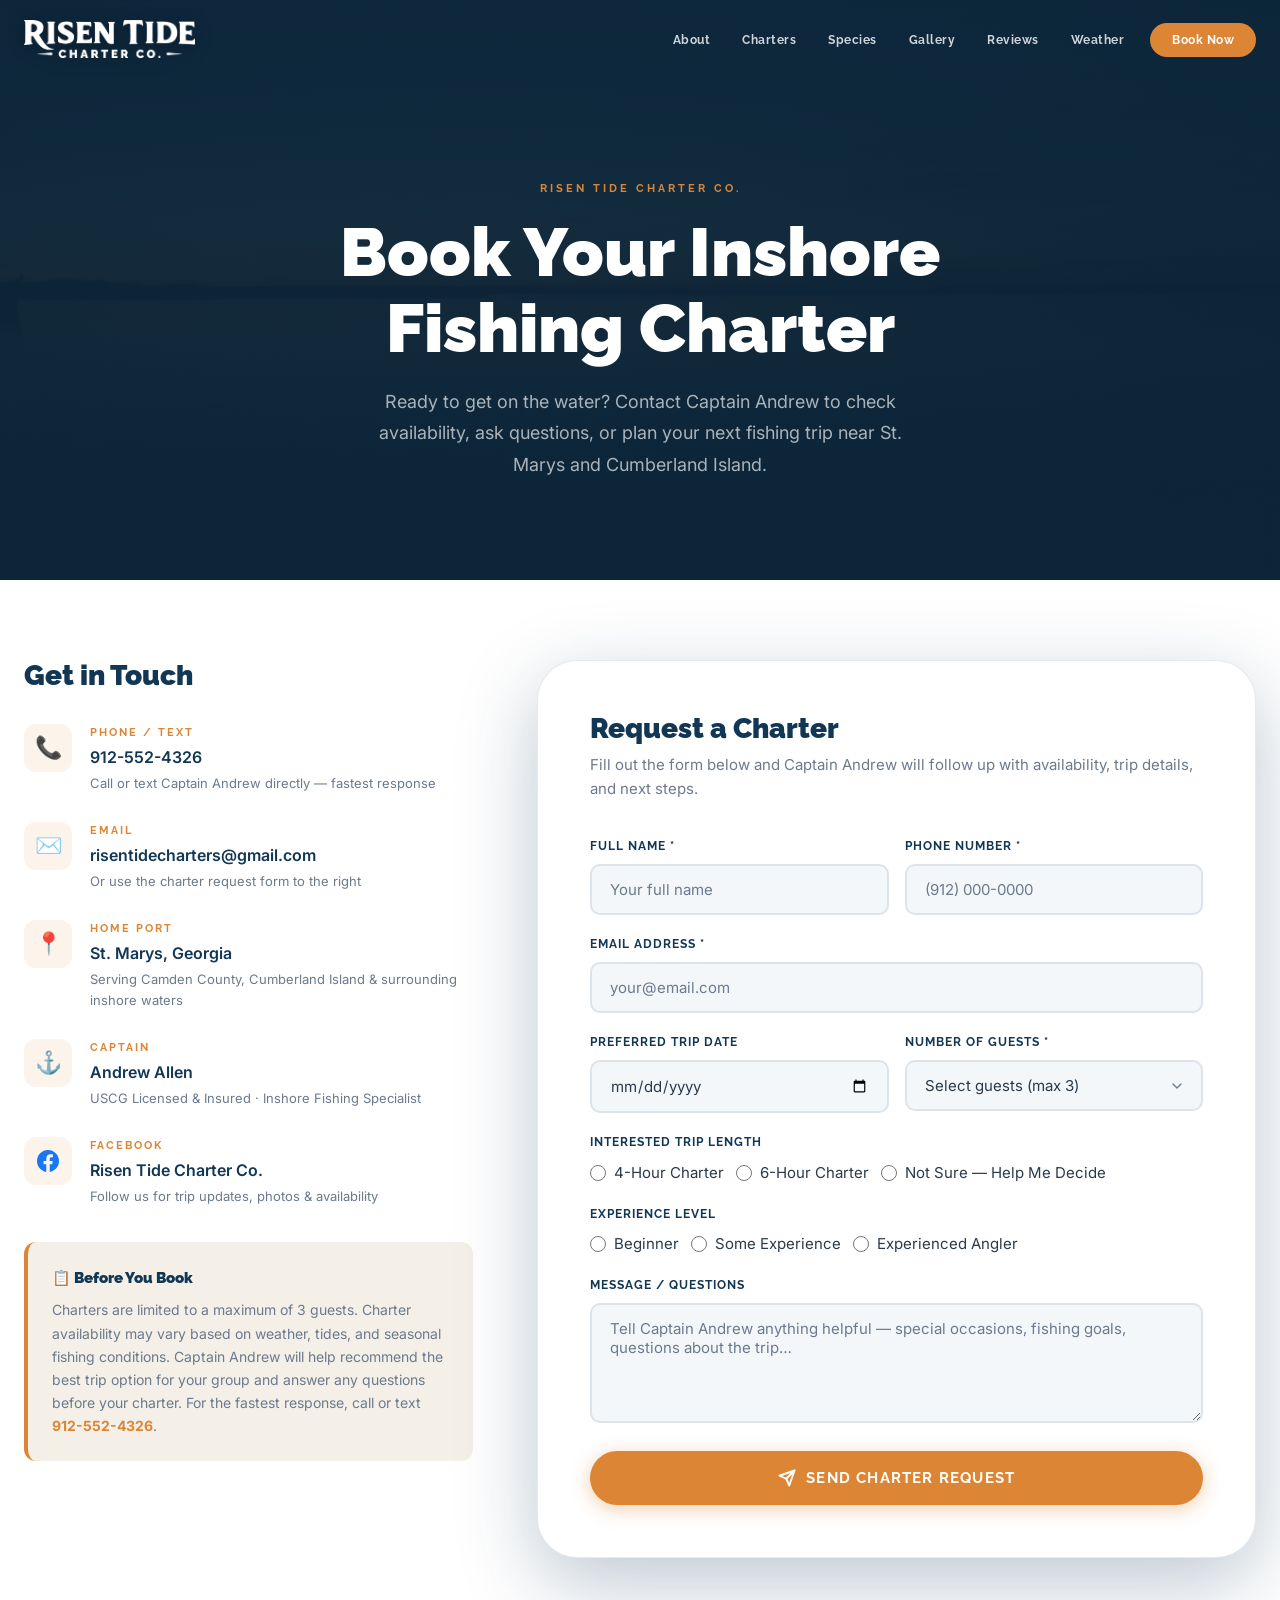
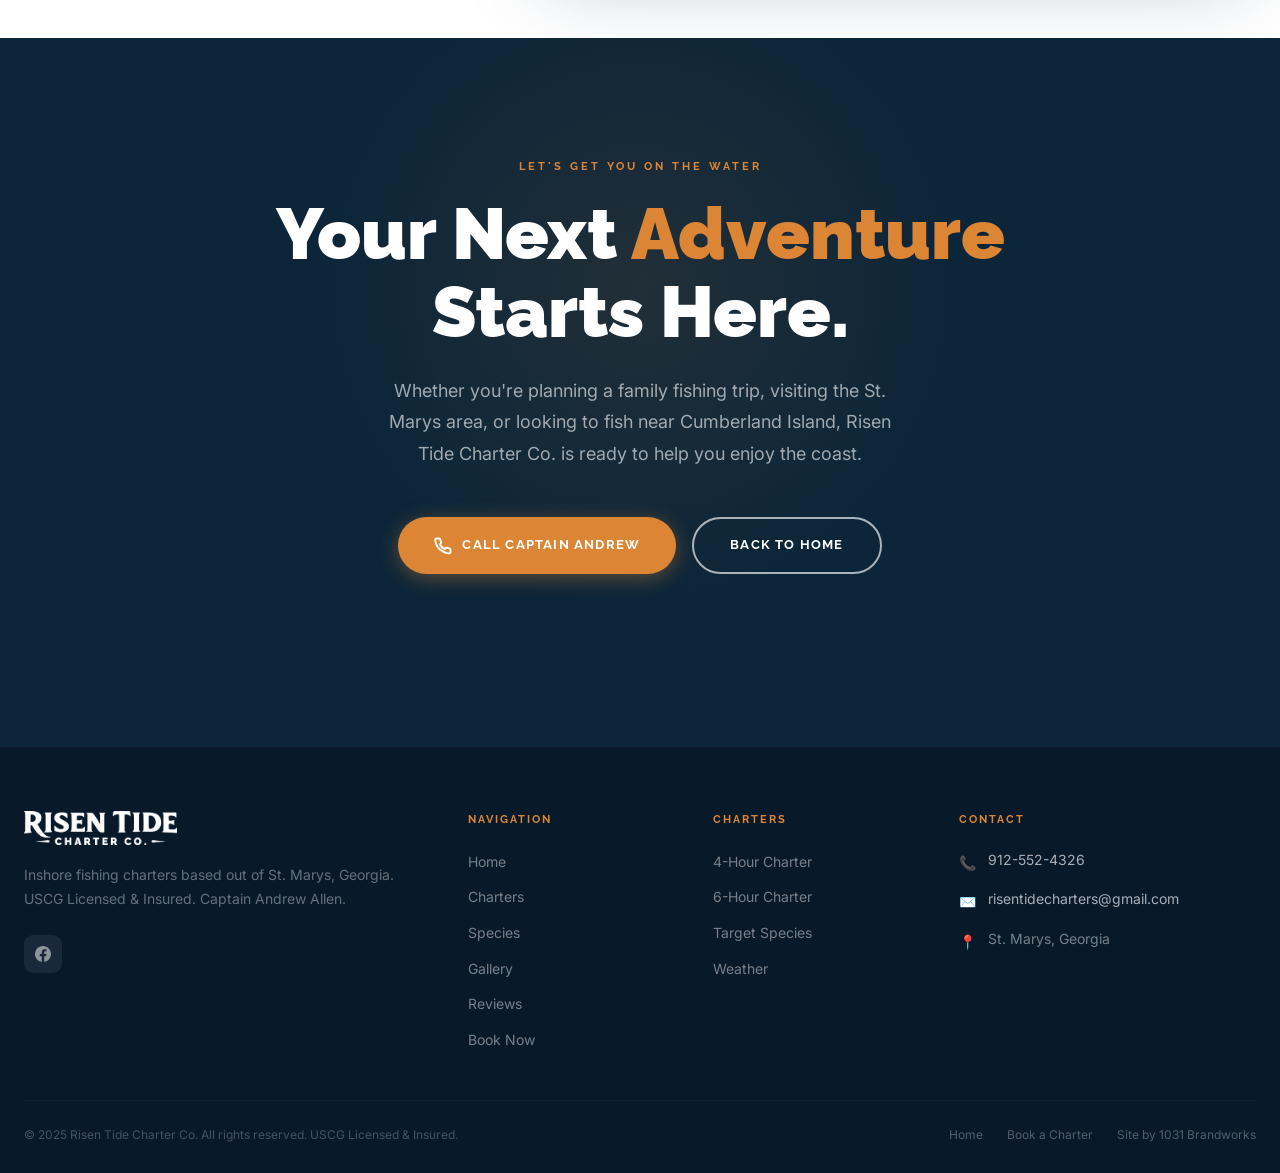
==== commit 19b1a680: "Update gallery images, guest limit to 3, charter card tags, booking note" ====
--- a/contact.html
+++ b/contact.html
@@ -107,9 +107,9 @@
           <div class="contact-note">
             <div class="contact-note__title">📋 Before You Book</div>
             <p class="contact-note__text">
-              Charter availability may vary based on weather, tides, and seasonal fishing conditions.
-              Captain Andrew will help recommend the best trip option for your group and answer any
-              questions before your charter. For the fastest response, call or text
+              Charters are limited to a maximum of 3 guests. Charter availability may vary based on weather,
+              tides, and seasonal fishing conditions. Captain Andrew will help recommend the best trip option
+              for your group and answer any questions before your charter. For the fastest response, call or text
               <a href="tel:9125524326" style="color:var(--orange);font-weight:700;">912-552-4326</a>.
             </p>
           </div>
@@ -147,13 +147,10 @@
               <div class="form__group">
                 <label class="form__label" for="guests">Number of Guests *</label>
                 <select class="form__select" id="guests" name="guests" required>
-                  <option value="" disabled selected>Select guests</option>
+                  <option value="" disabled selected>Select guests (max 3)</option>
                   <option value="1">1 Guest</option>
                   <option value="2">2 Guests</option>
                   <option value="3">3 Guests</option>
-                  <option value="4">4 Guests</option>
-                  <option value="5">5 Guests</option>
-                  <option value="6">6 Guests</option>
                 </select>
               </div>
             </div>
